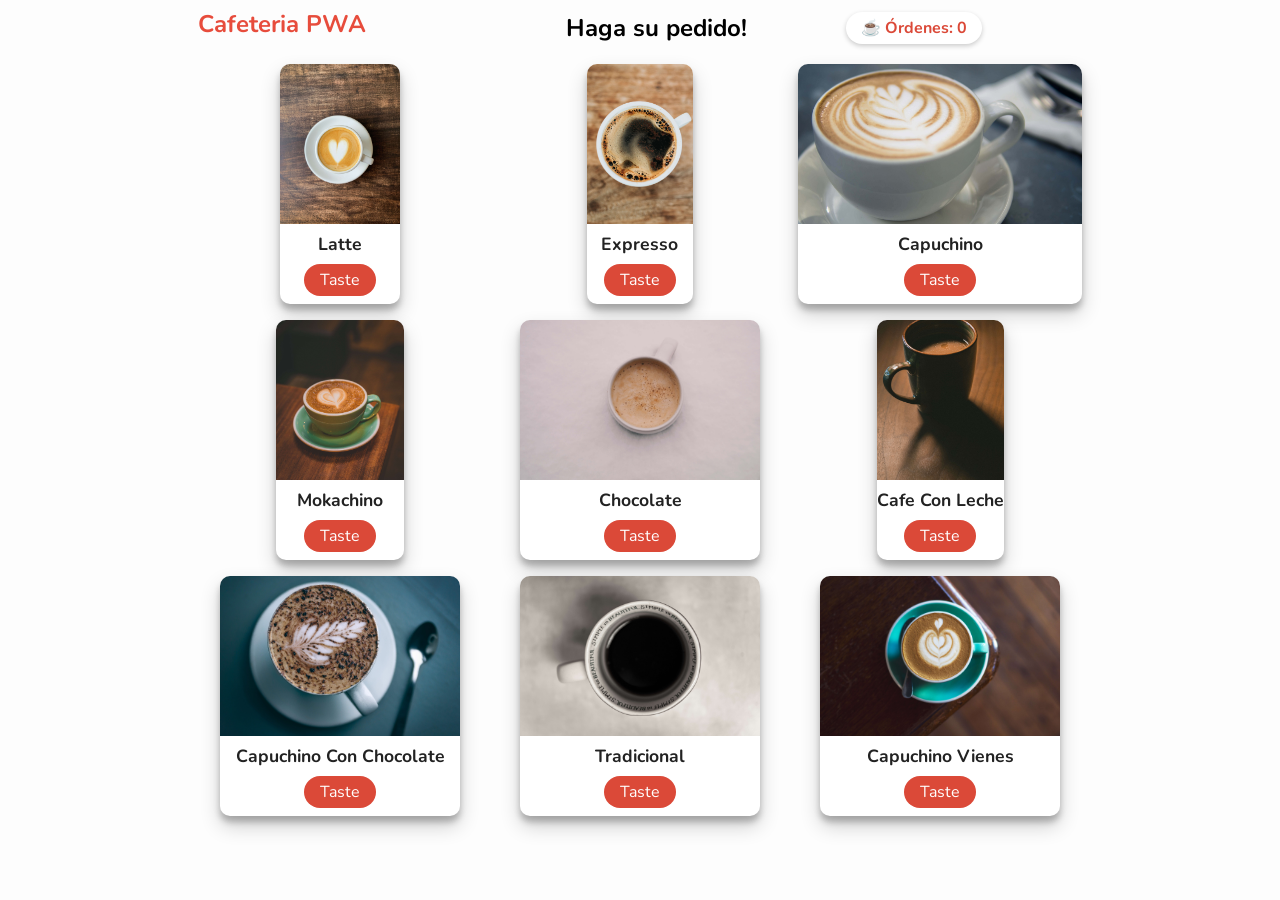
==== src/index.html @ 31d1fbf7 "first commit" ====
<!DOCTYPE html>
<html lang="en">

<head>
  <meta charset="UTF-8">
  <meta name="viewport" content="width=device-width, initial-scale=1.0">
  <meta http-equiv="X-UA-Compatible" content="ie=edge">
  <link rel="stylesheet" href="css/style.css">
  <link rel="apple-touch-icon" href="images/icons/icon-72x72.png">
  <link rel="apple-touch-icon" href="images/icons/icon-96x96.png">
  <link rel="apple-touch-icon" href="images/icons/icon-128x128.png">
  <link rel="apple-touch-icon" href="images/icons/icon-144x144.png">
  <link rel="apple-touch-icon" href="images/icons/icon-152x152.png">
  <link rel="apple-touch-icon" href="images/icons/icon-192x192.png">
  <link rel="apple-touch-icon" href="images/icons/icon-384x384.png">
  <link rel="apple-touch-icon" href="images/icons/icon-512x512.png">
  <meta name="apple-mobile-web-app-status-bar" content="#db4938">
  <meta name="theme-color" content="#db4938">
  <title>Cafetería PWA</title>
</head>

<body>
  <main>
    <nav style="position: relative;">
      <h1>Cafeteria PWA</h1>
      <div></div>
      <h2>Haga su pedido!</h2>
      <div class="order-counter">
        ☕ Órdenes: <span id="counter-value">0</span>
      </div>
      <p></p>
    </nav>
    <div class="container"></div>
  </main>
  <script src="js/app.js"></script>
</body>

</html>
---- src/css/style.css ----
@import url("https://fonts.googleapis.com/css?family=Nunito:400,700&display=swap");

* {
  margin: 0;
  padding: 0;
  box-sizing: border-box;
}

body {
  background: #fdfdfd;
  font-family: "Nunito", sans-serif;
  font-size: 1rem;
}

main {
  max-width: 900px;
  margin: auto;
  padding: 0.5rem;
  text-align: center;
}

nav {
  display: flex;
  justify-content: space-between;
  align-items: center;
}

ul {
  list-style: none;
  display: flex;
}

li {
  margin-right: 1rem;
}

h1 {
  color: #e74c3c;
  margin-bottom: 0.5rem;
}

.container {
  display: grid;
  grid-template-columns: repeat(auto-fit, minmax(15rem, 1fr));
  grid-gap: 1rem;
  justify-content: center;
  align-items: center;
  margin: auto;
  padding: 1rem 0;
}

.card {
  display: flex;
  align-items: center;
  flex-direction: column;
  width: 15rem auto;
  height: 15rem;
  background: #fff;
  box-shadow: 0 10px 20px rgba(0, 0, 0, 0.19), 0 6px 6px rgba(0, 0, 0, 0.23);
  border-radius: 10px;
  margin: auto;
  overflow: hidden;
}

.card--avatar {
  width: 100%;
  height: 10rem;
  object-fit: cover;
}

.card--title {
  color: #222;
  font-weight: 700;
  text-transform: capitalize;
  font-size: 1.1rem;
  margin-top: 0.5rem;
}

.card--link {
  text-decoration: none;
  background: #db4938;
  color: #fff;
  padding: 0.3rem 1rem;
  border-radius: 20px;
}

.navbar {
  display: flex;
  justify-content: space-between;
  align-items: center;
  padding: 15px 20px;
  flex-wrap: wrap;
  gap: 15px;
}

.order-counter {
  background: #fff;
  color: #db4938;
  padding: 5px 15px;
  border-radius: 20px;
  font-weight: bold;
  box-shadow: 0 2px 5px rgba(0, 0, 0, 0.2);
  white-space: nowrap;
  transition: all 0.3s ease;
}

@media (max-width: 480px) {
  .navbar {
    justify-content: center;
    flex-direction: column;
    padding: 15px 10px;
  }

  .navbar h1 {
    margin: 0;
  }

  .order-counter {
    font-size: 0.9rem;
    padding: 4px 12px;
  }
}
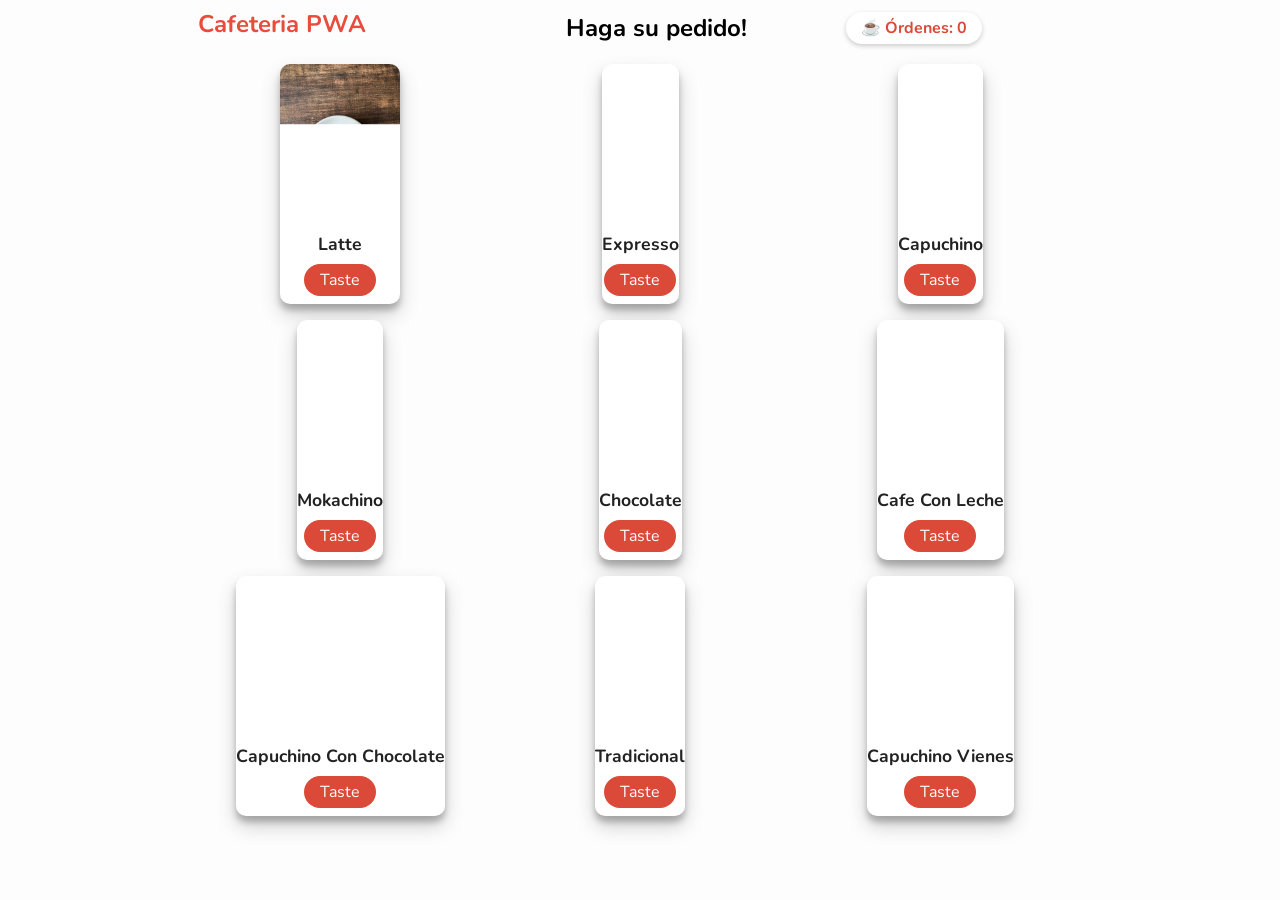
==== commit 17d4c99e: "Refactor CSS and JavaScript for improved styling and functionality; add price display and confirmati" ====
--- a/src/index.html
+++ b/src/index.html
@@ -1,38 +1,36 @@
-<!DOCTYPE html>
+<!doctype html>
 <html lang="en">
+  <head>
+    <meta charset="UTF-8" />
+    <meta name="viewport" content="width=device-width, initial-scale=1.0" />
+    <meta http-equiv="X-UA-Compatible" content="ie=edge" />
+    <link rel="stylesheet" href="css/style.css" />
+    <link rel="apple-touch-icon" href="images/icons/icon-72x72.png" />
+    <link rel="apple-touch-icon" href="images/icons/icon-96x96.png" />
+    <link rel="apple-touch-icon" href="images/icons/icon-128x128.png" />
+    <link rel="apple-touch-icon" href="images/icons/icon-144x144.png" />
+    <link rel="apple-touch-icon" href="images/icons/icon-152x152.png" />
+    <link rel="apple-touch-icon" href="images/icons/icon-192x192.png" />
+    <link rel="apple-touch-icon" href="images/icons/icon-384x384.png" />
+    <link rel="apple-touch-icon" href="images/icons/icon-512x512.png" />
+    <meta name="apple-mobile-web-app-status-bar" content="#db4938" />
+    <meta name="theme-color" content="#db4938" />
+    <title>Cafetería PWA</title>
+  </head>
 
-<head>
-  <meta charset="UTF-8">
-  <meta name="viewport" content="width=device-width, initial-scale=1.0">
-  <meta http-equiv="X-UA-Compatible" content="ie=edge">
-  <link rel="stylesheet" href="css/style.css">
-  <link rel="apple-touch-icon" href="images/icons/icon-72x72.png">
-  <link rel="apple-touch-icon" href="images/icons/icon-96x96.png">
-  <link rel="apple-touch-icon" href="images/icons/icon-128x128.png">
-  <link rel="apple-touch-icon" href="images/icons/icon-144x144.png">
-  <link rel="apple-touch-icon" href="images/icons/icon-152x152.png">
-  <link rel="apple-touch-icon" href="images/icons/icon-192x192.png">
-  <link rel="apple-touch-icon" href="images/icons/icon-384x384.png">
-  <link rel="apple-touch-icon" href="images/icons/icon-512x512.png">
-  <meta name="apple-mobile-web-app-status-bar" content="#db4938">
-  <meta name="theme-color" content="#db4938">
-  <title>Cafetería PWA</title>
-</head>
-
-<body>
-  <main>
-    <nav style="position: relative;">
-      <h1>Cafeteria PWA</h1>
-      <div></div>
-      <h2>Haga su pedido!</h2>
-      <div class="order-counter">
-        ☕ Órdenes: <span id="counter-value">0</span>
-      </div>
-      <p></p>
-    </nav>
-    <div class="container"></div>
-  </main>
-  <script src="js/app.js"></script>
-</body>
-
-</html>+  <body>
+    <main>
+      <nav style="position: relative">
+        <h1>Cafeteria PWA</h1>
+        <div></div>
+        <h2>Haga su pedido!</h2>
+        <div class="order-counter">
+          ☕ Órdenes: <span id="counter-value">0</span>
+        </div>
+        <p></p>
+      </nav>
+      <div class="container"></div>
+    </main>
+    <script src="js/app.js"></script>
+  </body>
+</html>
--- a/src/css/style.css
+++ b/src/css/style.css
@@ -1,4 +1,4 @@
-@import url("https://fonts.googleapis.com/css?family=Nunito:400,700&display=swap");
+@import url('https://fonts.googleapis.com/css?family=Nunito:400,700&display=swap');
 
 * {
   margin: 0;
@@ -8,7 +8,7 @@
 
 body {
   background: #fdfdfd;
-  font-family: "Nunito", sans-serif;
+  font-family: 'Nunito', sans-serif;
   font-size: 1rem;
 }
 
@@ -56,7 +56,9 @@
   width: 15rem auto;
   height: 15rem;
   background: #fff;
-  box-shadow: 0 10px 20px rgba(0, 0, 0, 0.19), 0 6px 6px rgba(0, 0, 0, 0.23);
+  box-shadow:
+    0 10px 20px rgba(0, 0, 0, 0.19),
+    0 6px 6px rgba(0, 0, 0, 0.23);
   border-radius: 10px;
   margin: auto;
   overflow: hidden;
@@ -119,4 +121,4 @@
     font-size: 0.9rem;
     padding: 4px 12px;
   }
-}+}
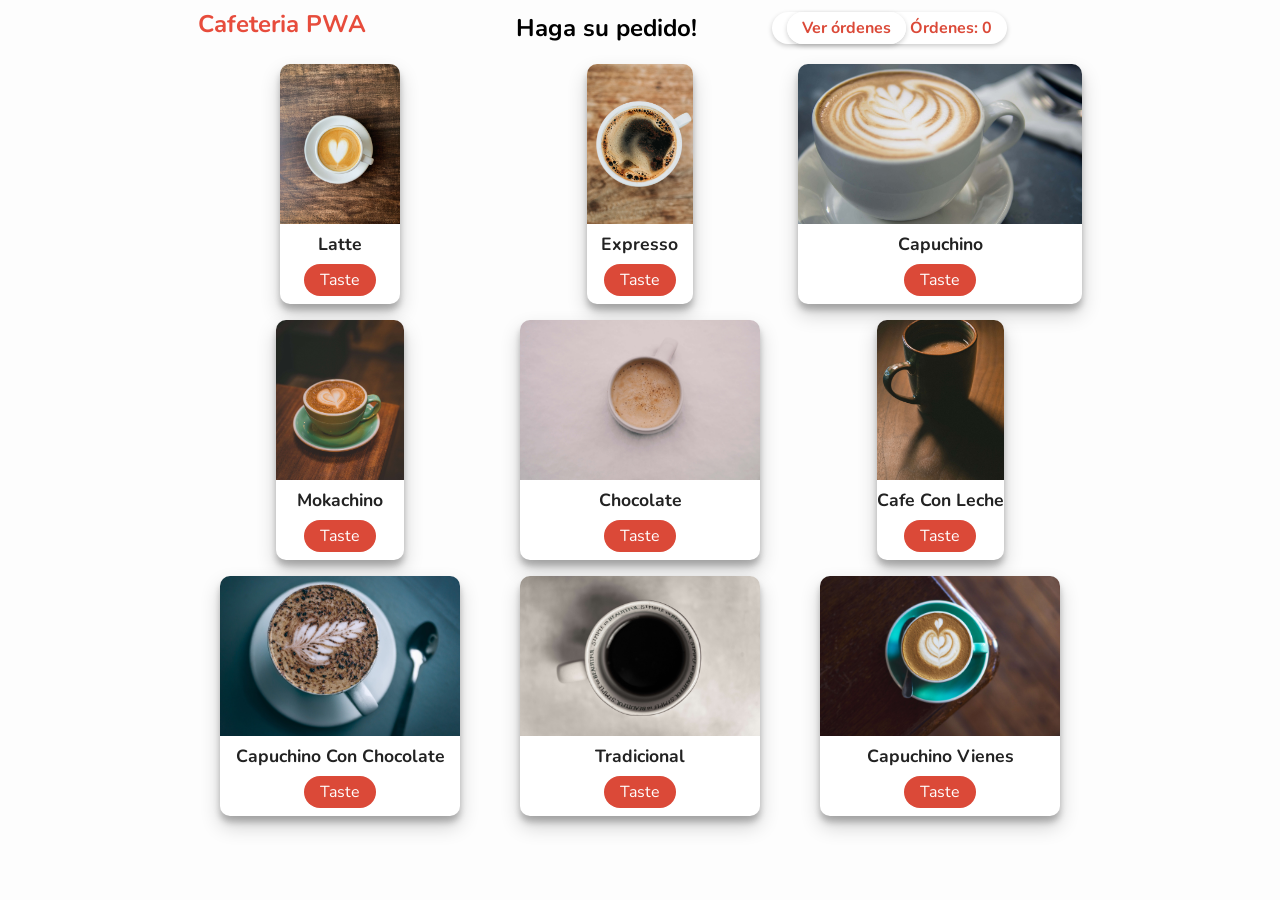
==== commit 56ea68bc: "Función Lista de ordenes de productos actual" ====
--- a/src/index.html
+++ b/src/index.html
@@ -25,7 +25,8 @@
         <div></div>
         <h2>Haga su pedido!</h2>
         <div class="order-counter">
-          ☕ Órdenes: <span id="counter-value">0</span>
+          <a href="orders.html" class="order-counter" style="text-decoration:none;">Ver órdenes</a>
+          Órdenes: <span id="counter-value">0</span>
         </div>
         <p></p>
       </nav>
